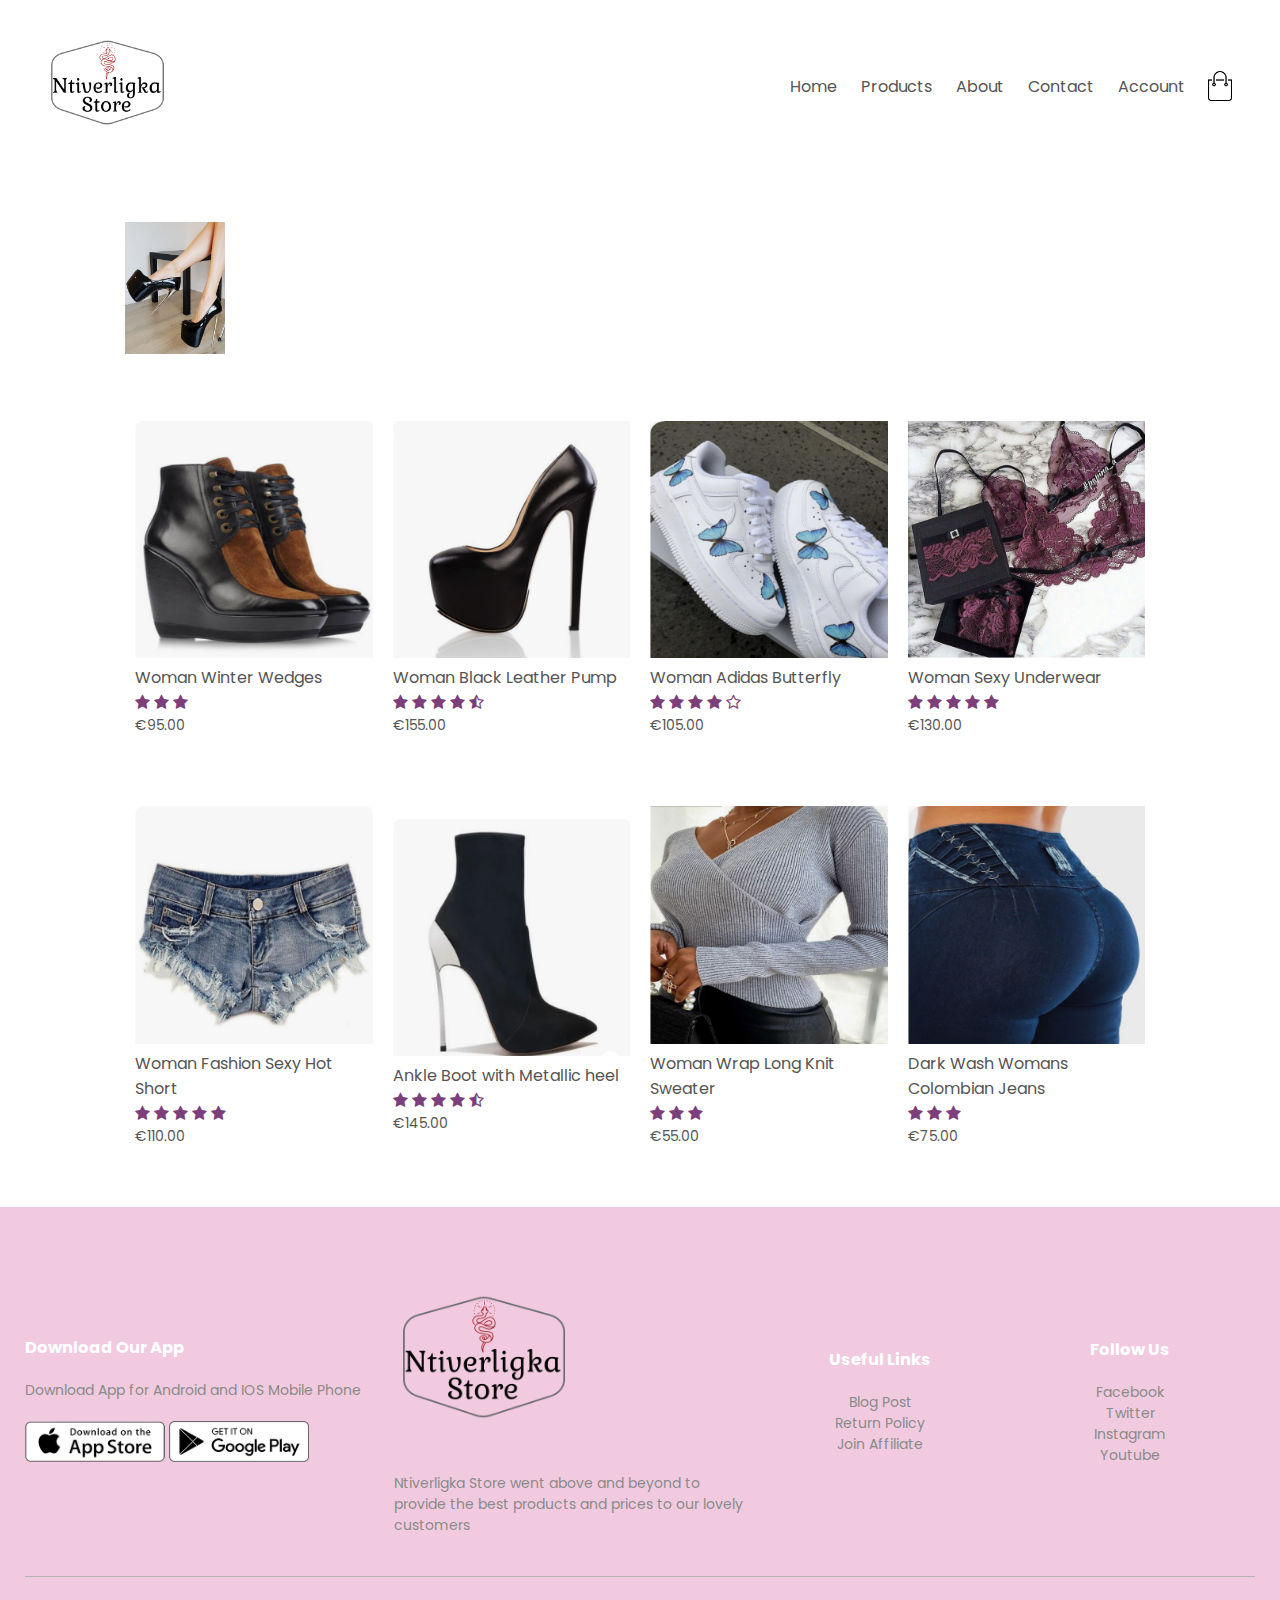
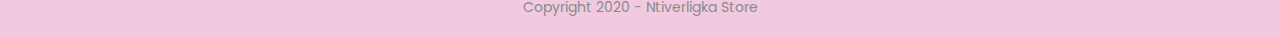
==== product-details.html @ 5fee409e "wip-new-page" ====
<!DOCTYPE html>
<html lang="en">
  <head>
    <meta charset="UTF-8" />
    <meta name="viewport" content="width=device-width, initial-scale=1.0" />
    <title>All Products - Ntiverligka Store</title>
    <link rel="stylesheet" href="style.css" />
    <link rel="preconnect" href="https://fonts.gstatic.com" />
    <link
      href="https://fonts.googleapis.com/css2?family=Poppins:wght@300;400;500;600;700&display=swap"
      rel="stylesheet"
    />
    <link
      rel="stylesheet"
      href="https://stackpath.bootstrapcdn.com/font-awesome/4.7.0/css/font-awesome.min.css"
    />
  </head>

  <body>
    <div class="container">
      <div class="navbar">
        <div class="logo">
          <img src="images/logo1.png" width="125px" />
        </div>
        <nav>
          <ul id="MenuItems">
            <li><a href="">Home</a></li>
            <li><a href="">Products</a></li>
            <li><a href="">About</a></li>
            <li><a href="">Contact</a></li>
            <li><a href="">Account</a></li>
          </ul>
        </nav>
        <img src="images/cart.png" width="30px" height="30px" />
        <img
          src="images/menu.png"
          class="menu-icon"
          class="menu-icon"
          onclick="menutoggle()"
        />
      </div>
    </div>
    <!--------------single product details----------->

    <div class="small-container">
        <div class="row">
            <div class="col-2">
                <img src="images/Black Leather Platforms.png" width="100">
            </div>
            <div class="col-2"></div>
        </div>
    </div>


    <div class="small-container">
      <div class="row">
        <div class="col-4">
          <img src="images/Winter Wedges.png" />
          <h4>Woman Winter Wedges</h4>
          <div class="rating">
            <i class="fa fa-star"></i>
            <i class="fa fa-star"></i>
            <i class="fa fa-star"></i>
          </div>
          <p>€95.00</p>
        </div>
        <div class="col-4">
          <img src="images/Sky-High 180mm pitch Black Woman Leather pump.png" />
          <h4>Woman Black Leather Pump</h4>
          <div class="rating">
            <i class="fa fa-star"></i>
            <i class="fa fa-star"></i>
            <i class="fa fa-star"></i>
            <i class="fa fa-star"></i>
            <i class="fa fa-star-half-o"></i>
          </div>
          <p>€155.00</p>
        </div>
        <div class="col-4">
          <img src="images/Butterfly Adidas Woman Shoes.png" />
          <h4>Woman Adidas Butterfly</h4>
          <div class="rating">
            <i class="fa fa-star"></i>
            <i class="fa fa-star"></i>
            <i class="fa fa-star"></i>
            <i class="fa fa-star"></i>
            <i class="fa fa-star-o"></i>
          </div>
          <p>€105.00</p>
        </div>
        <div class="col-4">
          <img src="images/original.jpg" />
          <h4>Woman Sexy Underwear</h4>
          <div class="rating">
            <i class="fa fa-star"></i>
            <i class="fa fa-star"></i>
            <i class="fa fa-star"></i>
            <i class="fa fa-star"></i>
            <i class="fa fa-star"></i>
          </div>
          <p>€130.00</p>
        </div>
        <div class="col-4">
          <img src="images/Fashion Sexy Jean Woman Super Mini Hot Short.png" />
          <h4>Woman Fashion Sexy Hot Short</h4>
          <div class="rating">
            <i class="fa fa-star"></i>
            <i class="fa fa-star"></i>
            <i class="fa fa-star"></i>
            <i class="fa fa-star"></i>
            <i class="fa fa-star"></i>
          </div>
          <p>€110.00</p>
        </div>
        <div class="col-4">
          <img src="images/category-7.png" />
          <h4>Ankle Boot with Metallic heel</h4>
          <div class="rating">
            <i class="fa fa-star"></i>
            <i class="fa fa-star"></i>
            <i class="fa fa-star"></i>
            <i class="fa fa-star"></i>
            <i class="fa fa-star-half-o"></i>
          </div>
          <p>€145.00</p>
        </div>
        <div class="col-4">
          <img src="images/Solid Wrap Long Sleeve Knit Sweater.png" />
          <h4>Woman Wrap Long Knit Sweater</h4>
          <div class="rating">
            <i class="fa fa-star"></i>
            <i class="fa fa-star"></i>
            <i class="fa fa-star"></i>
          </div>
          <p>€55.00</p>
        </div>
        <div class="col-4">
          <img src="images/Dark Wash Womans Jean.png" />
          <h4>Dark Wash Womans Colombian Jeans</h4>
          <div class="rating">
            <i class="fa fa-star"></i>
            <i class="fa fa-star"></i>
            <i class="fa fa-star"></i>
          </div>
          <p>€75.00</p>
        </div>
      </div>
    </div>

    <!--------------footer----------------------->
    <div class="footer">
      <div class="container">
        <div class="row">
          <div class="footer-col-1">
            <h3>Download Our App</h3>
            <p>Download App for Android and IOS Mobile Phone</p>
            <div class="app-logo">
              <img src="images/app-store.png" />
              <img src="images/play-store.png" />
            </div>
          </div>
          <div class="footer-col-2">
            <img src="images/logo1.png" />
            <p>
              Ntiverligka Store went above and beyond to provide the best
              products and prices to our lovely customers
            </p>
          </div>
          <div class="footer-col-3">
            <h3>Useful Links</h3>
            <ul>
              <li>Blog Post</li>
              <li>Return Policy</li>
              <li>Join Affiliate</li>
            </ul>
          </div>
          <div class="footer-col-4">
            <h3>Follow Us</h3>
            <ul>
              <li>Facebook</li>
              <li>Twitter</li>
              <li>Instagram</li>
              <li>Youtube</li>
            </ul>
          </div>
        </div>
        <hr />
        <p class="copyright">Copyright 2020 - Ntiverligka Store</p>
      </div>
    </div>

    <!--------------toggle Menu Hamburger Bar------------------------->
    <script>
      var MenuItems = document.getElementById("MenuItems");

      MenuItems.style.maxHeight = "0px";

      function menutoggle() {
        if (MenuItems.style.maxHeight == "0px") {
          MenuItems.style.maxHeight = "200px";
        } else {
          MenuItems.style.maxHeight = "0px";
        }
      }
    </script>
  </body>
</html>
---- style.css ----
* {
  margin: 0;
  padding: 0;
  box-sizing: border-box;
}
body {
  font-family: "Poppins", sans-serif;
}
.navbar {
  display: flex;
  align-items: center;
  padding: 20px;
}
nav {
  flex: 1;
  text-align: right;
}
nav ul {
  display: inline-block;
  list-style-type: none;
}
nav ul li {
  display: inline-block;
  margin-right: 20px;
}
a {
  text-decoration: none;
  color: #555;
}
p {
  color: #555;
}
.container {
  max-width: 1300px;
  margin: auto;
  padding-left: 25px;
  padding-right: 25px;
}
.row {
  display: flex;
  align-items: center;
  flex-wrap: wrap;
  justify-content: space-around;
}
.col-2 {
  flex-basis: 50%;
  min-width: 300px;
}
.col-2 img {
  max-width: 100%;
  padding: 50px 0;
}
.col-2 h1 {
  font-size: 50px;
  line-height: 60px;
  margin: 25px 0;
}
.btn {
  display: inline-block;
  background: #8d86b3;
  color: #fff;
  padding: 8px 30px;
  margin: 30px 0;
  border-radius: 30px;
  transition: background 0.5s;
}
.btn:hover {
  background: #99b2d4;
}
.header {
  background: radial-gradient(#fff, #ffd6d6);
}
.header .row {
  margin-top: 70px;
}
.categories {
  margin: 70px 0;
}
.col-3 {
  flex: 30%;
  min-width: 250px;
  margin-bottom: 30px;
}
.col-3 img {
  width: 100%;
}
.small-container {
  max-width: 1080px;
  margin: auto;
  padding-left: 25px;
  padding-right: 25px;
}
.col-4 {
  flex-basis: 25%;
  padding: 10px;
  min-width: 200px;
  margin-bottom: 50px;
  transition: transform 0.5s;
}
.col-4 img {
  width: 100%;
}
.title {
  text-align: center;
  margin: 0 auto 80px;
  position: relative;
  line-height: 60px;
  color: #555;
}
.title::after {
  content: "";
  background: #c66f9f;
  width: 80px;
  height: 5px;
  border-radius: 5px;
  position: absolute;
  bottom: 0;
  left: 50%;
  transform: translateX(-50%);
}
h4 {
  color: #555;
  font-weight: normal;
}
.col-4 p {
  font-size: 14px;
}
.rating .fa {
  color: #7d3f7b;
}
.col-4:hover {
  transform: translate(-5px);
}
/*-----------offer------*/
.offer {
  background: radial-gradient(#fff, #ffd6d6);
  margin-top: 80px;
  padding: 30px 0;
}
.col-2 .offer-img {
  padding: 50px;
}
small {
  color: #555;
}

/*----------testimonial------------*/
.testimonial {
  padding-top: 100px;
}

.testimonial .col-3 {
  text-align: center;
  padding: 40px 20px;
  box-shadow: 0 0 20px 0px rgba(0, 0, 0, 0.1);
  cursor: pointer;
  transition: transform 0.5s;
}
.testimonial .col-3 img {
  width: 50px;
  margin-top: 20px;
  border-radius: 50%;
}
.testimonial .col-3:hover {
  transform: translateY(-10px);
}
.fa.fa-quote-left {
  font-size: 34px;
  color: #b990b8;
}
.col-3 p {
  font-size: 12px;
  margin: 12px 0;
  color: #777;
}
.testimonial .col-3 h3 {
  font-weight: 600;
  color: #555;
  font-size: 16px;
}

/*-----------brands------------------*/
.brands {
  margin: 100px auto;
}
.col-5 {
  width: 160px;
}
.col-5 img {
  width: 100%;
  cursor: pointer;
  filter: grayscale(100%);
}
.col-5 img:hover {
  filter: grayscale(0);
}

/*-------------footer-------------------*/
.footer {
  background: #f1cadf;
  color: #8a8a8a;
  font-size: 14px;
  padding: 60px 0 20px;
}
.footer p {
  color: #8a8a8a;
}
.footer h3 {
  color: #fff;
  margin-bottom: 20px;
}
.footer-col-1,
.footer-col-2,
.footer-col-3,
.footer-col-4 {
  min-width: 250px;
  margin-bottom: 20px;
}
.footer-col-1 {
  flex-basis: 30%;
}
.footer-col-2 {
  flex: 1;
}
.footer-col-2 img {
  width: 180px;
  margin-bottom: 20px;
}
.footer-col-3,
.footer-col-4 {
  flex-basis: 12%;
  text-align: center;
}
ul {
  list-style-type: none;
}
.app-logo {
  margin-top: 20px;
}
.app-logo img {
  width: 140px;
}
.footer hr {
  border: none;
  background: #b5b5b5;
  height: 1px;
  margin: 20px 0;
}
.copyright{
    text-align:center;
}
.menu-icon{
    width:28px;
    margin-left:20px;
    display:none;
}

/*----------Media queries-------*/

@media only screen and (max-width:800px){
  nav ul{
    position:absolute;
    top:128px;
    left:0;
    background:rgb(180, 171, 171);
    width:100%;
    overflow:hidden;
    transition:max-height 0.5s;

  }
  nav ul li{
    display:block;
    margin-right:50px;
    margin-top:10px;
    margin-bottom:10px;
  }
  nav ul li a{
    color:#fff;
  }
  .menu-icon{
    display:block;
    cursor:pointer;
  }
}

/*----------------All products page-----------------------*/

.row-2{
  justify-content: space-between;
  margin: 100px auto 50px;
}
select{
  border: 1px solid #c66f9f;
  padding:5px;
}
select:focus{
  outline:none;
}

.page-btn{
  margin:0 auto 80px;
}
.page-btn span{
  display:inline-block;
  border:1px solid #e77bd0;
  margin-left: 10px;
  width:40px;
  height:40px;
  text-align:center;
  line-height:40px;
  cursor:pointer;
}
.page-btn span:hover{
  background:#e77bd0;
  color: #fff;
}
/*----------Media queries Mobile devices-------*/

@media only screen and(max-width:600px){
  .row{
    text-align: center;
  }
  .col-2, .col-3, .col-4{
    flex-basis:100%;
  }
}
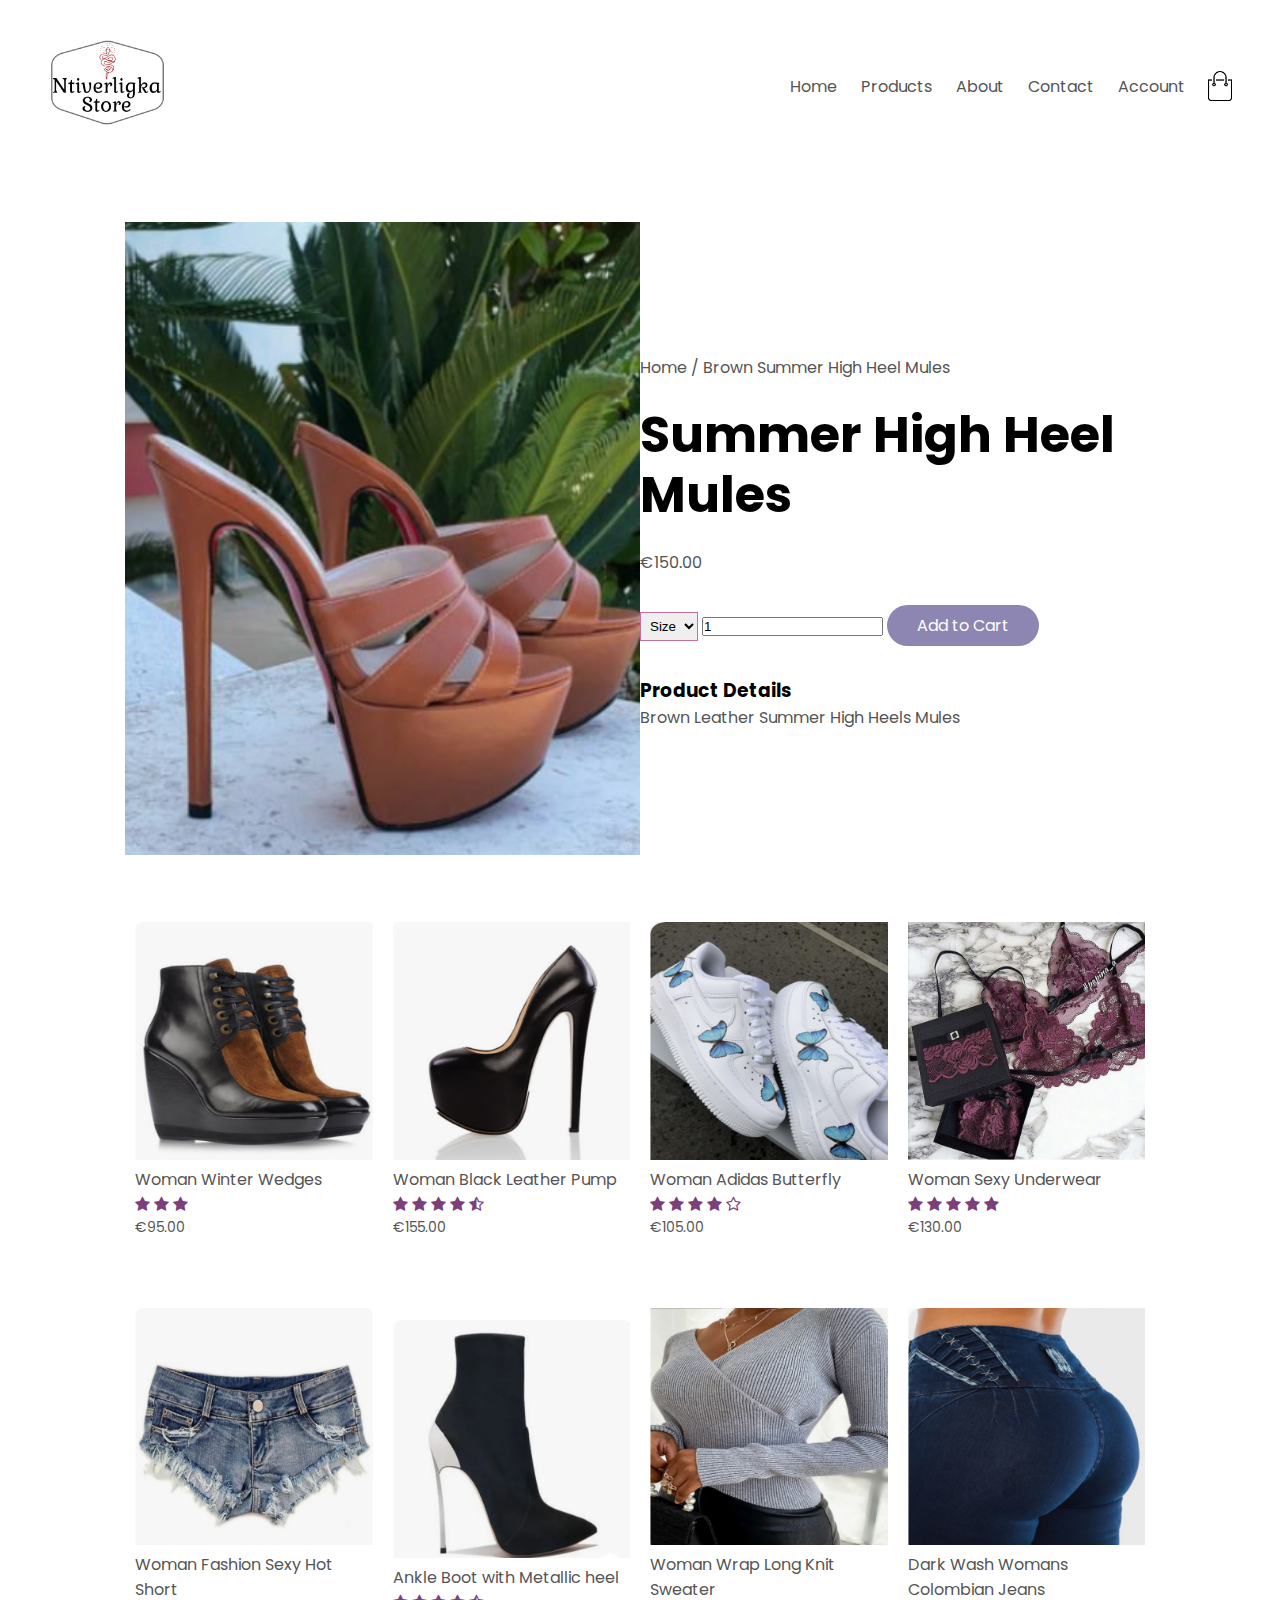
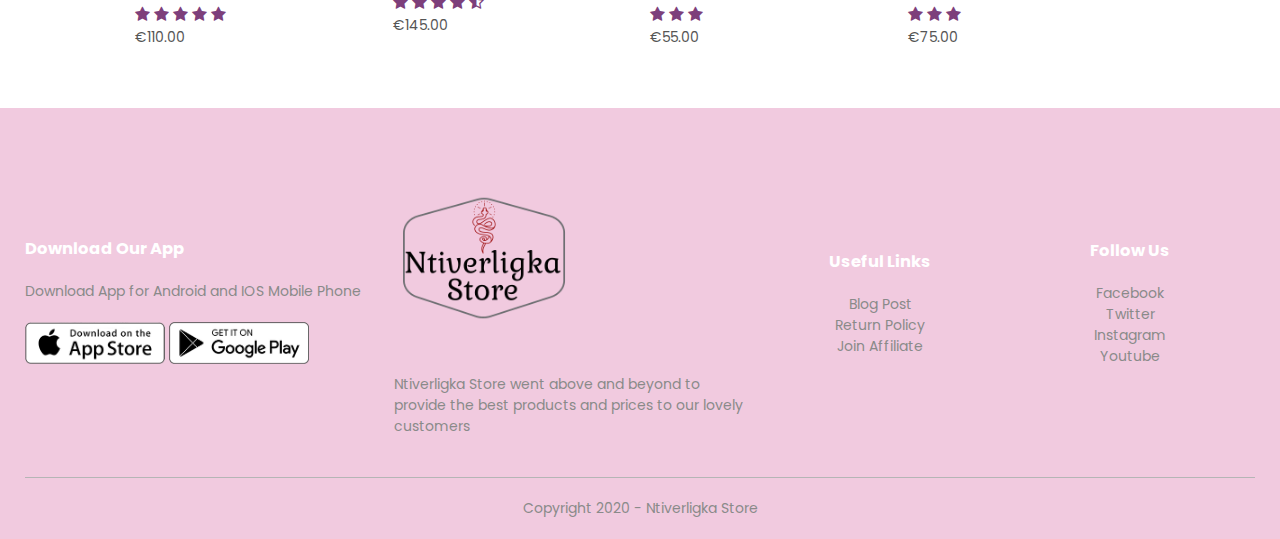
==== commit 2bfddaf6: "wip-single-product-css" ====
--- a/product-details.html
+++ b/product-details.html
@@ -45,9 +45,25 @@
     <div class="small-container">
         <div class="row">
             <div class="col-2">
-                <img src="images/Black Leather Platforms.png" width="100">
+                <img src="images/Summer High Heel Platforms.png" width="100%">
             </div>
-            <div class="col-2"></div>
+            <div class="col-2">
+                <p>Home / Brown Summer High Heel Mules</p>
+                <h1>Summer High Heel Mules</h1>
+                <h4>€150.00</h4>
+                <select>
+                    <option>Size</option>
+                    <option>37</option>
+                    <option>38</option>
+                    <option>39</option>
+                    <option>40</option>
+                </select>
+                <input type="number" value="1">
+                <a href="" class="btn">Add to Cart</a>
+
+                <h3>Product Details</h3>
+                <p>Brown Leather Summer High Heels Mules</p>
+            </div>
         </div>
     </div>
 
--- a/style.css
+++ b/style.css
@@ -314,6 +314,37 @@
   background:#e77bd0;
   color: #fff;
 }
+
+/*----Single product details----*/
+.single-product{
+  margin-top:80px;
+}
+.single-product .col-2 img{
+  padding:0;
+}
+.single-product .col-2{
+  padding:20px;
+}
+.single-product h4{
+  margin:20px 0;
+  font-size: 22px;
+  font-weight:bold;
+}
+.single-product select{
+  display:block;
+  padding:10px;
+  margin-top:20px;
+}
+.single-product input{
+  width:50px;
+  height:40px;
+  padding-left:10px;
+  font-size:20px;
+  margin-right:10px;
+  border: 1px solid #c374d7;
+}
+
+
 /*----------Media queries Mobile devices-------*/
 
 @media only screen and(max-width:600px){
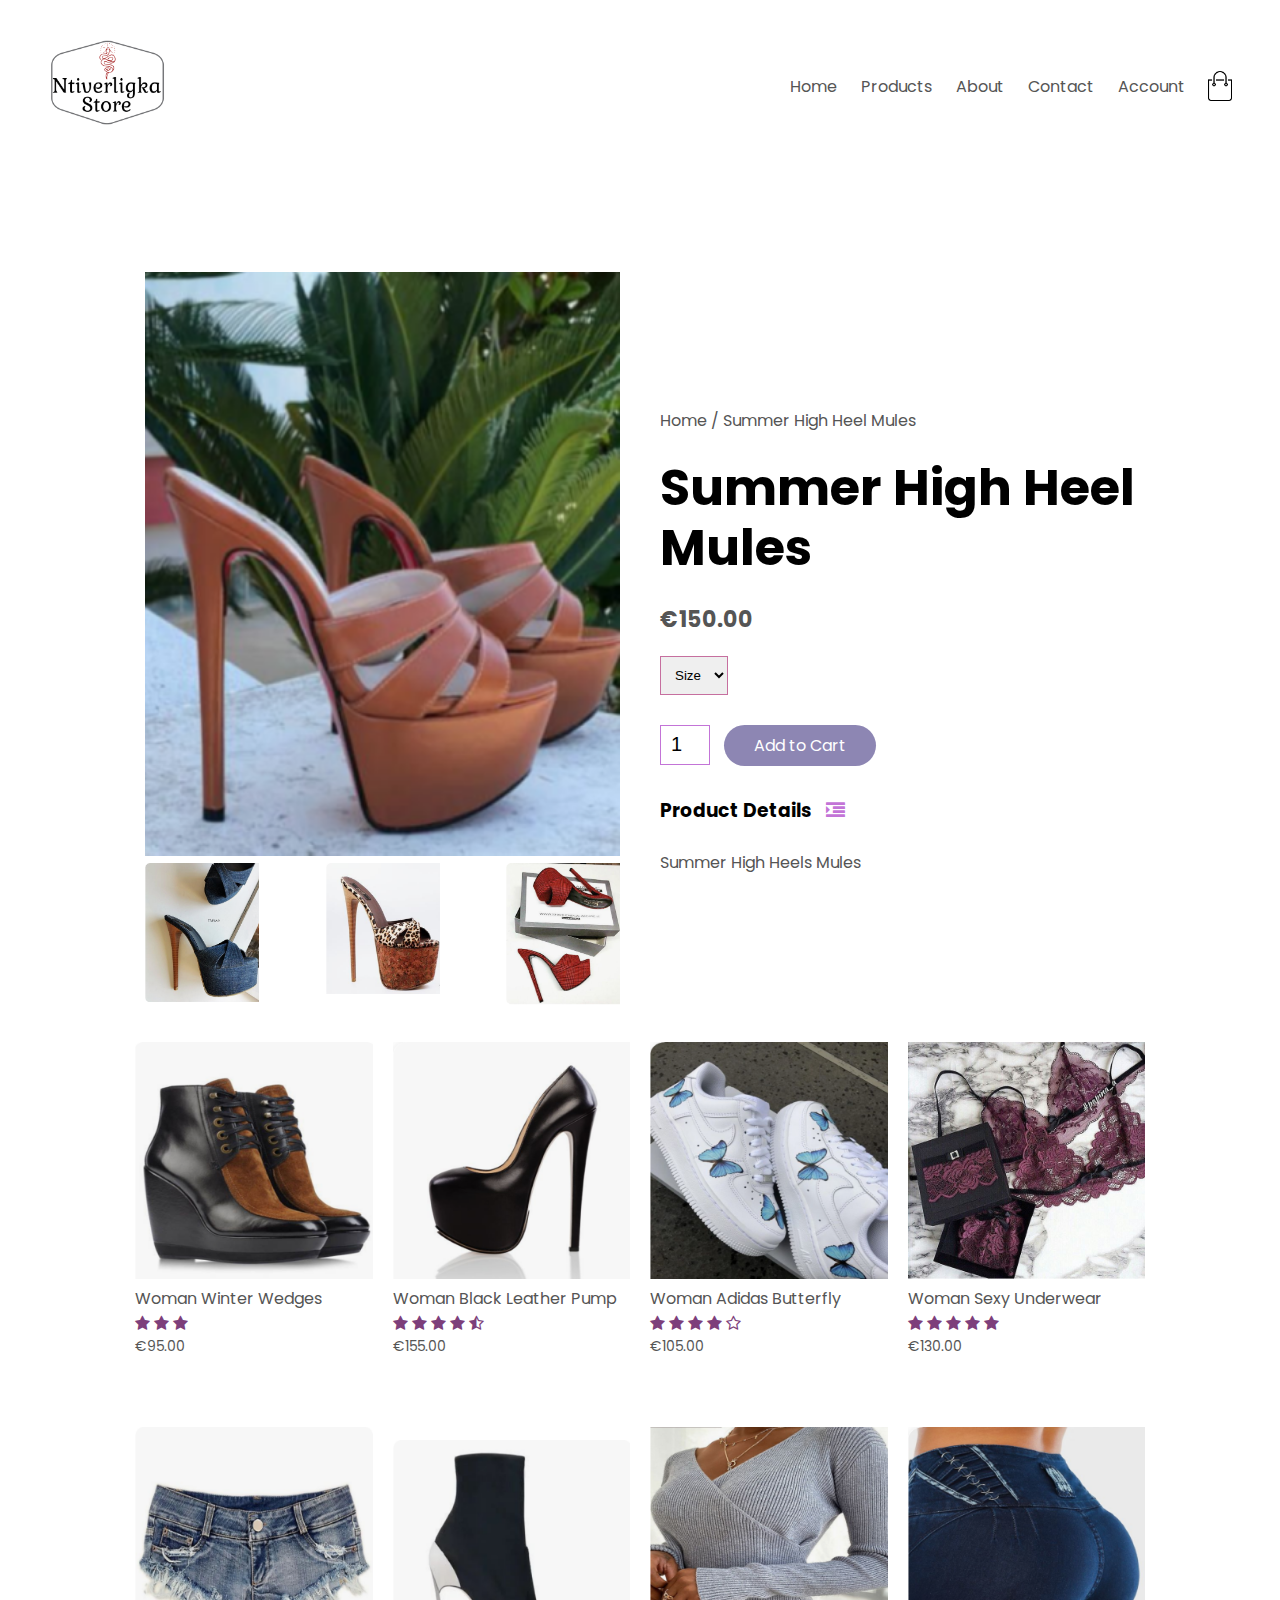
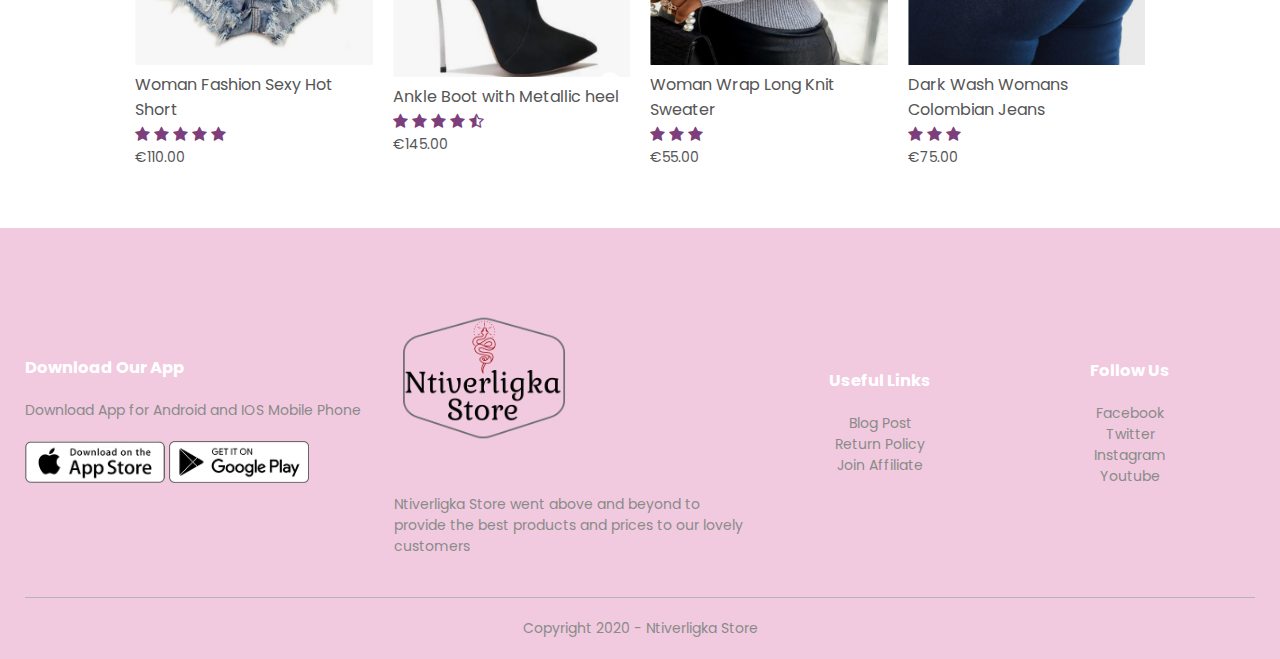
==== commit 893fa570: "wip-js-product" ====
--- a/product-details.html
+++ b/product-details.html
@@ -42,13 +42,25 @@
     </div>
     <!--------------single product details----------->
 
-    <div class="small-container">
+    <div class="small-container single-product">
         <div class="row">
             <div class="col-2">
-                <img src="images/Summer High Heel Platforms.png" width="100%">
+                <img src="images/Summer High Heel Platforms1.png" width="100%" id="ProductImg">
+
+                <div class="small-img-row">
+                    <div class="small-img-col">
+                        <img src="images/Jean Denim Platform Mules.png" width="100%" class="small-img">
+                    </div>
+                    <div class="small-img-col">
+                        <img src="images/Leopard High Heel Mules.png" width="100%"class="small-img">
+                    </div>
+                    <div class="small-img-col">
+                        <img src="images/High Heel Platform.png" width="100%"class="small-img">
+                    </div>
+                </div>
             </div>
             <div class="col-2">
-                <p>Home / Brown Summer High Heel Mules</p>
+                <p>Home / Summer High Heel Mules</p>
                 <h1>Summer High Heel Mules</h1>
                 <h4>€150.00</h4>
                 <select>
@@ -61,8 +73,9 @@
                 <input type="number" value="1">
                 <a href="" class="btn">Add to Cart</a>
 
-                <h3>Product Details</h3>
-                <p>Brown Leather Summer High Heels Mules</p>
+                <h3>Product Details <i class="fa fa-indent"></i></h3>
+                <br>
+                <p>Summer High Heels Mules</p>
             </div>
         </div>
     </div>
@@ -219,5 +232,22 @@
         }
       }
     </script>
+
+    <!--------javascript for product gallery-------------->
+    <script>
+        var ProductImg = document.getElementById("ProductImg");
+        var SmallImg = document.getElementByClassName("small-img");
+
+        SmallImg[0].onclick = function(){
+            ProductImg.src = SmallImg[0].src;
+        }
+        SmallImg[0].onclick = function(){
+            ProductImg.src = SmallImg[1].src;
+        }
+        SmallImg[0].onclick = function(){
+            ProductImg.src = SmallImg[2].src;
+        }
+
+    </script>
   </body>
 </html>
--- a/style.css
+++ b/style.css
@@ -316,11 +316,12 @@
 }
 
 /*----Single product details----*/
+
 .single-product{
   margin-top:80px;
 }
 .single-product .col-2 img{
-  padding:0;
+  padding:0px;
 }
 .single-product .col-2{
   padding:20px;
@@ -343,8 +344,21 @@
   margin-right:10px;
   border: 1px solid #c374d7;
 }
-
-
+input:focus{
+  outline:none;
+}
+.single-product .fa{
+  color:#c374d7;
+  margin-left: 10px;
+}
+.small-img-row{
+  display:flex;
+  justify-content: space-between;
+}
+.small-img-col{
+  flex-basis:24%;
+  cursor:pointer;
+}
 /*----------Media queries Mobile devices-------*/
 
 @media only screen and(max-width:600px){
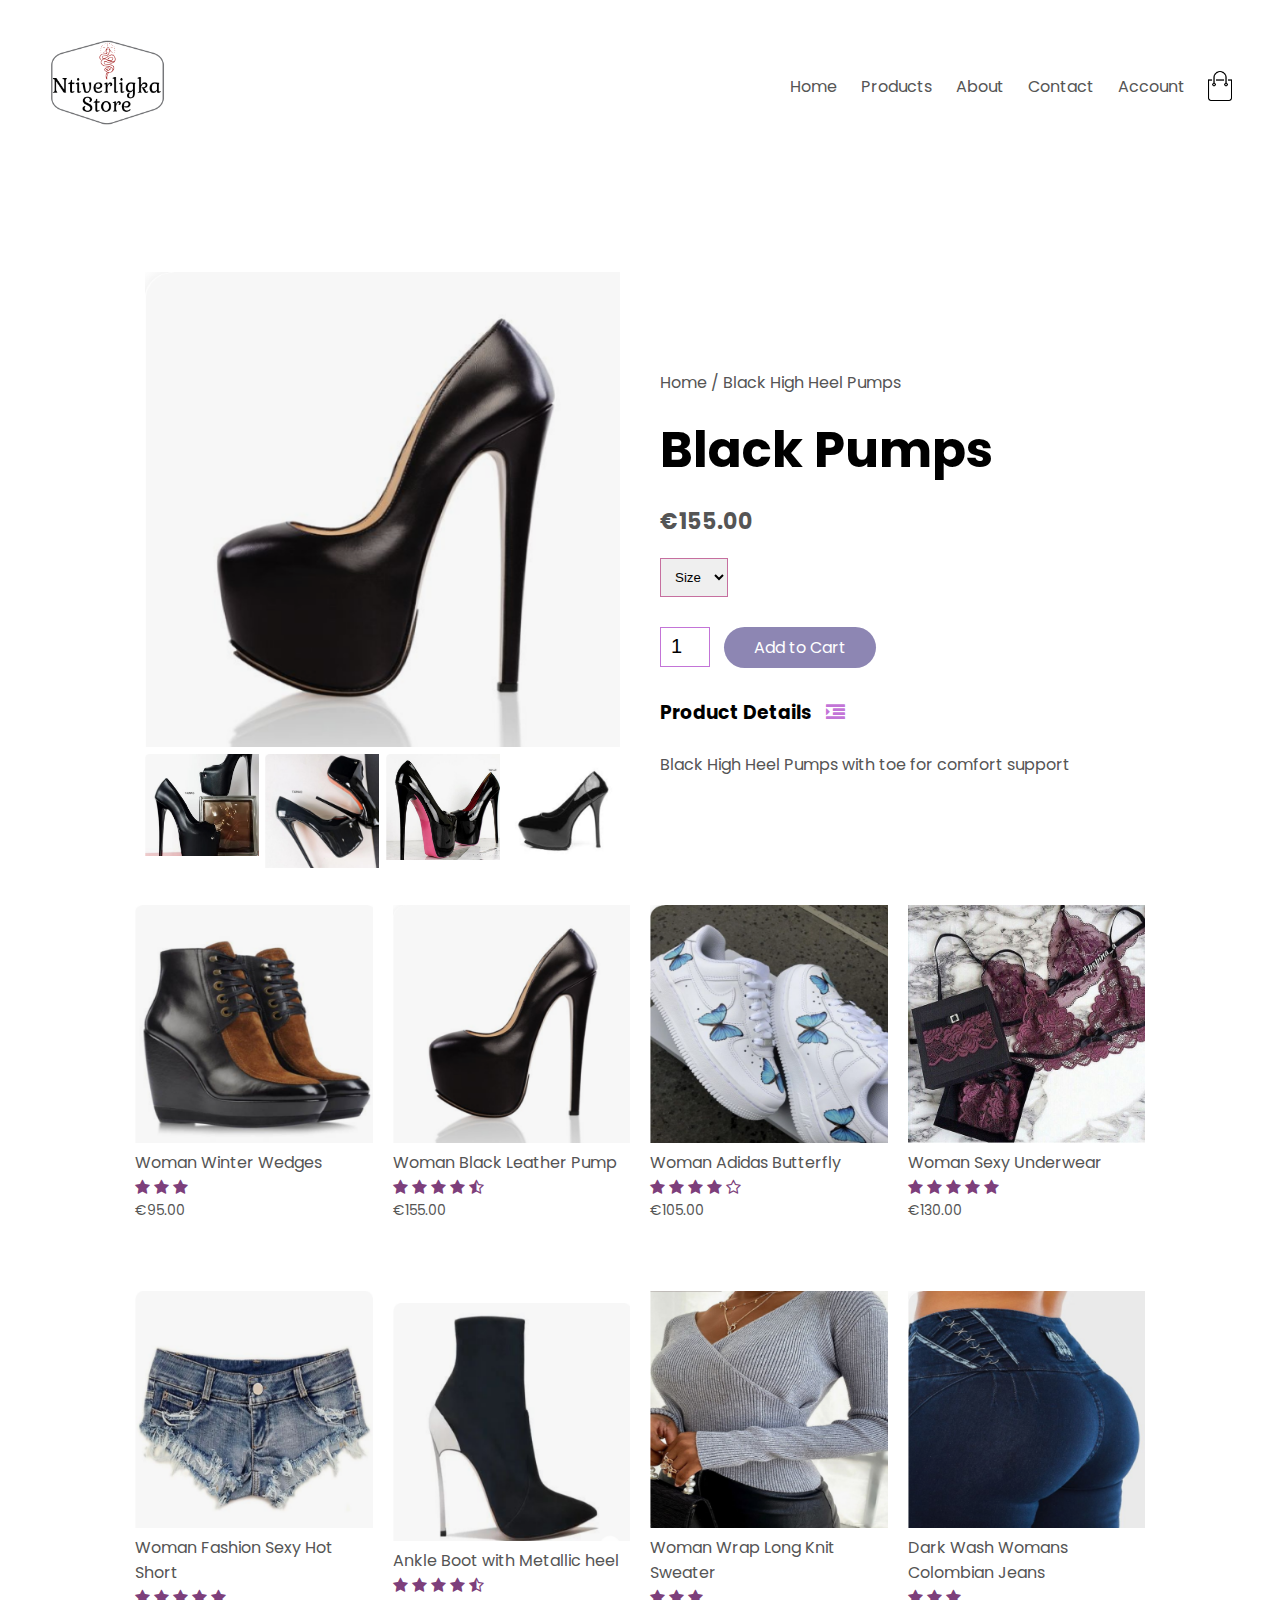
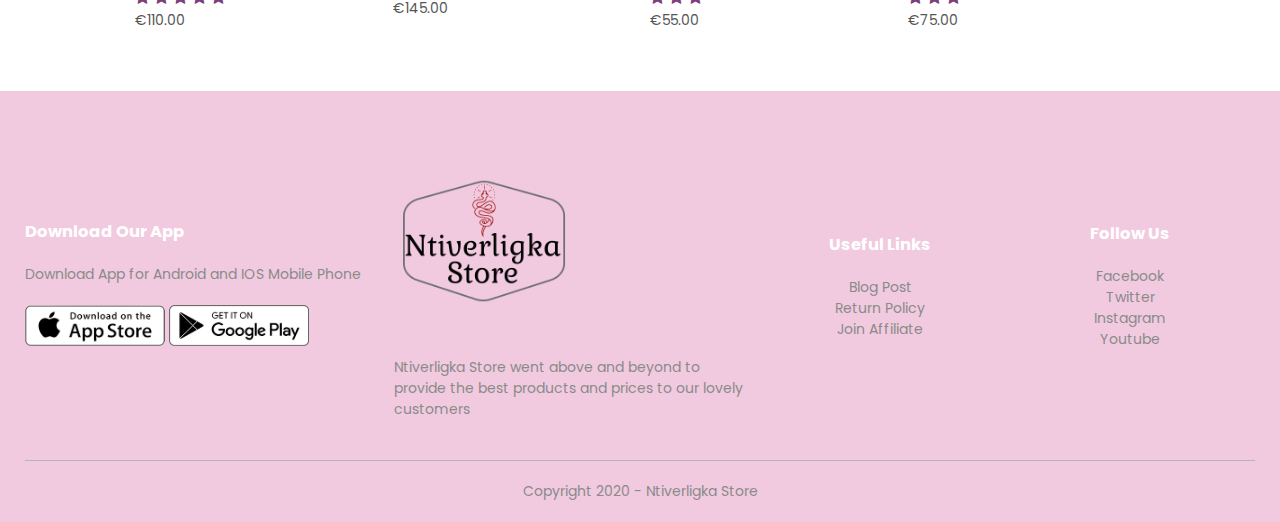
==== commit b3942dea: "wip" ====
--- a/product-details.html
+++ b/product-details.html
@@ -43,43 +43,64 @@
     <!--------------single product details----------->
 
     <div class="small-container single-product">
-        <div class="row">
-            <div class="col-2">
-                <img src="images/Summer High Heel Platforms1.png" width="100%" id="ProductImg">
-
-                <div class="small-img-row">
-                    <div class="small-img-col">
-                        <img src="images/Jean Denim Platform Mules.png" width="100%" class="small-img">
-                    </div>
-                    <div class="small-img-col">
-                        <img src="images/Leopard High Heel Mules.png" width="100%"class="small-img">
-                    </div>
-                    <div class="small-img-col">
-                        <img src="images/High Heel Platform.png" width="100%"class="small-img">
-                    </div>
-                </div>
-            </div>
-            <div class="col-2">
-                <p>Home / Summer High Heel Mules</p>
-                <h1>Summer High Heel Mules</h1>
-                <h4>€150.00</h4>
-                <select>
-                    <option>Size</option>
-                    <option>37</option>
-                    <option>38</option>
-                    <option>39</option>
-                    <option>40</option>
-                </select>
-                <input type="number" value="1">
-                <a href="" class="btn">Add to Cart</a>
-
-                <h3>Product Details <i class="fa fa-indent"></i></h3>
-                <br>
-                <p>Summer High Heels Mules</p>
-            </div>
-        </div>
-    </div>
-
+      <div class="row">
+        <div class="col-2">
+          <img
+            src="images/Sky-High 180mm pitch Black Woman Leather pump.png"
+            width="100%"
+            id="ProductImg"
+          />
+
+          <div class="small-img-row">
+            <div class="small-img-col">
+              <img
+                src="images/Black Ankle High Heel Platforms.png"
+                width="100%"
+                class="small-img"
+              />
+            </div>
+            <div class="small-img-col">
+              <img
+                src="images/Black Peepe Toe .png"
+                width="100%"
+                class="small-img"
+              />
+            </div>
+            <div class="small-img-col">
+              <img
+                src="images/Black Shine Platforms.png"
+                width="100%"
+                class="small-img"
+              />
+            </div>
+            <div class="small-img-col">
+              <img src="images/images.jpg" 
+              width="100%" 
+              class="small-img" 
+              />
+            </div>
+          </div>
+        </div>
+        <div class="col-2">
+          <p>Home / Black High Heel Pumps</p>
+          <h1>Black Pumps</h1>
+          <h4>€155.00</h4>
+          <select>
+            <option>Size</option>
+            <option>37</option>
+            <option>38</option>
+            <option>39</option>
+            <option>40</option>
+          </select>
+          <input type="number" value="1" />
+          <a href="" class="btn">Add to Cart</a>
+
+          <h3>Product Details <i class="fa fa-indent"></i></h3>
+          <br />
+          <p>Black High Heel Pumps with toe for comfort support</p>
+        </div>
+      </div>
+    </div>
 
     <div class="small-container">
       <div class="row">
@@ -235,19 +256,21 @@
 
     <!--------javascript for product gallery-------------->
     <script>
-        var ProductImg = document.getElementById("ProductImg");
-        var SmallImg = document.getElementByClassName("small-img");
-
-        SmallImg[0].onclick = function(){
-            ProductImg.src = SmallImg[0].src;
-        }
-        SmallImg[0].onclick = function(){
-            ProductImg.src = SmallImg[1].src;
-        }
-        SmallImg[0].onclick = function(){
-            ProductImg.src = SmallImg[2].src;
-        }
-
+      var ProductImg = document.getElementById("ProductImg");
+      var SmallImg = document.getElementByClassName("small-img");
+
+      SmallImg[0].onclick = function () {
+        ProductImg.src = SmallImg[0].src;
+      };
+      SmallImg[1].onclick = function () {
+        ProductImg.src = SmallImg[1].src;
+      };
+      SmallImg[2].onclick = function () {
+        ProductImg.src = SmallImg[2].src;
+      };
+      SmallImg[3].onclick = function () {
+        ProductImg.src = SmallImg[3].src;
+      };
     </script>
   </body>
 </html>
--- a/style.css
+++ b/style.css
@@ -359,6 +359,9 @@
   flex-basis:24%;
   cursor:pointer;
 }
+
+
+
 /*----------Media queries Mobile devices-------*/
 
 @media only screen and(max-width:600px){
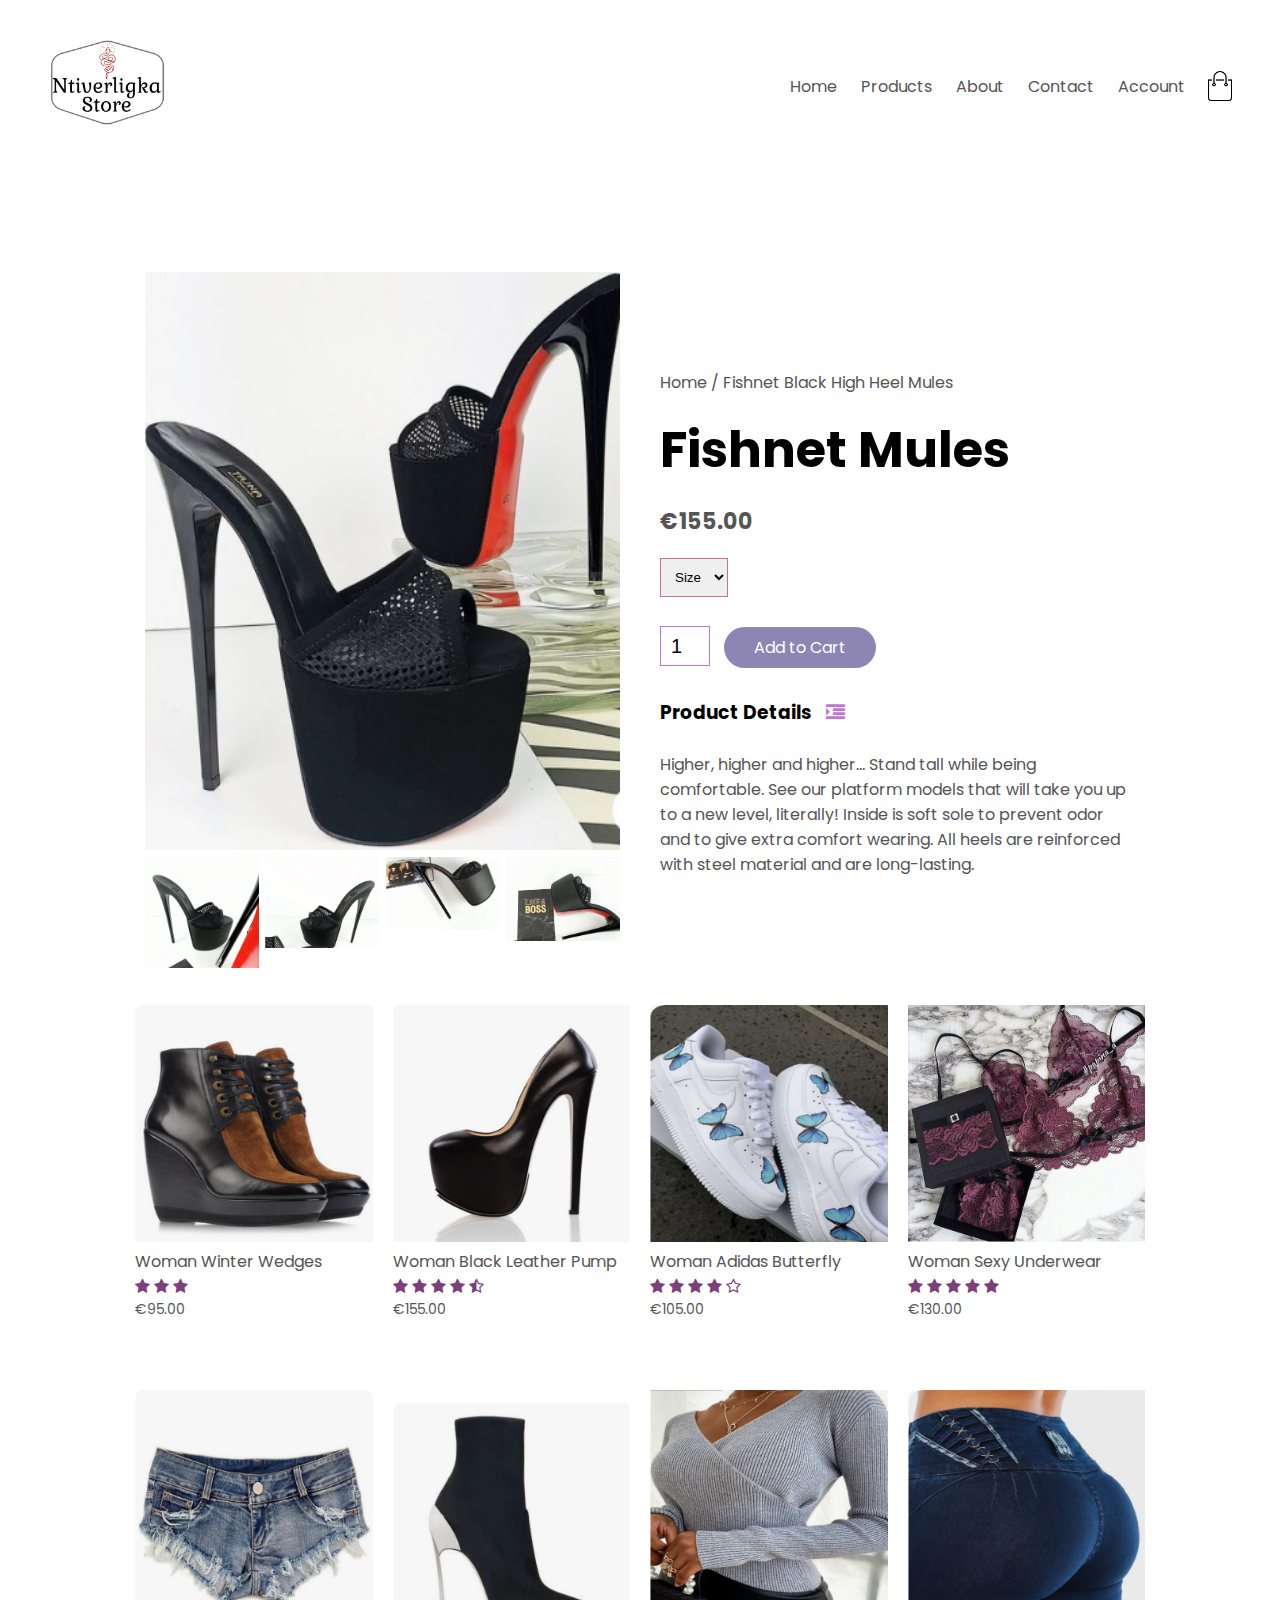
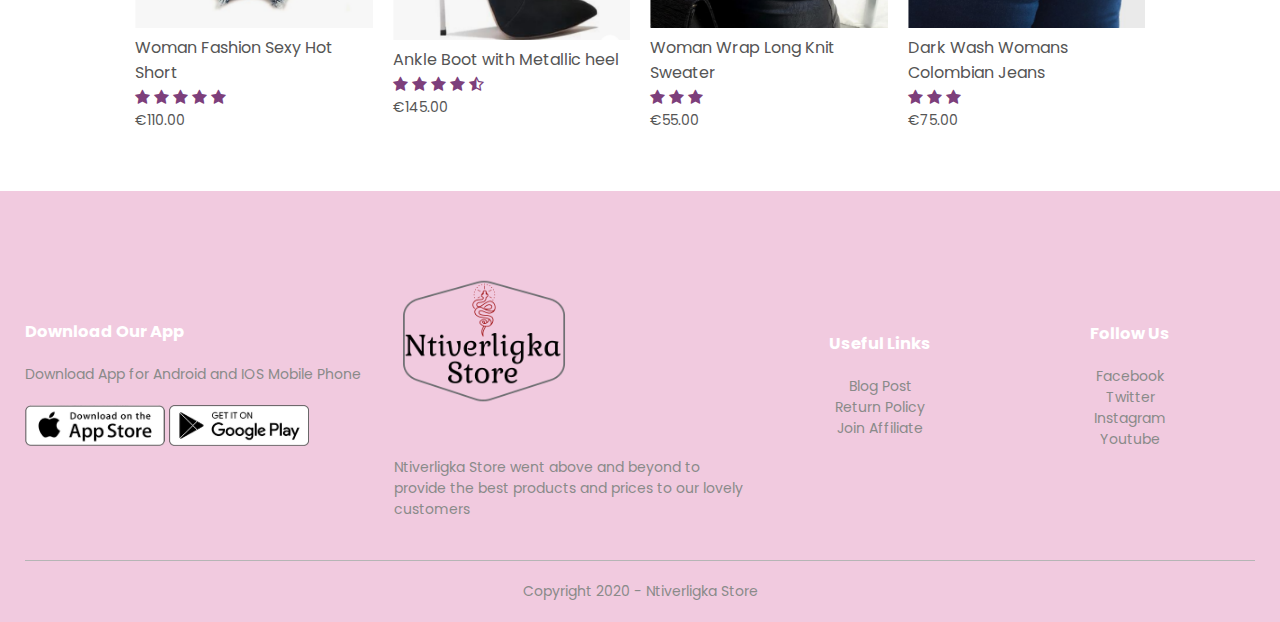
==== commit 27273a65: "wip-images" ====
--- a/product-details.html
+++ b/product-details.html
@@ -46,7 +46,7 @@
       <div class="row">
         <div class="col-2">
           <img
-            src="images/Sky-High 180mm pitch Black Woman Leather pump.png"
+            src="images/Black Suede Fishnet High Heel Mules.png"
             width="100%"
             id="ProductImg"
           />
@@ -54,27 +54,28 @@
           <div class="small-img-row">
             <div class="small-img-col">
               <img
-                src="images/Black Ankle High Heel Platforms.png"
+                src="images/Screenshot_2020-11-24 Platform Heels1.png"
                 width="100%"
                 class="small-img"
               />
             </div>
             <div class="small-img-col">
               <img
-                src="images/Black Peepe Toe .png"
+                src="images/Screenshot_2020-11-24 Platform Heels2.png"
                 width="100%"
                 class="small-img"
               />
             </div>
             <div class="small-img-col">
               <img
-                src="images/Black Shine Platforms.png"
+                src="images/Screenshot_2020-11-24 Platform Heels3.png"
                 width="100%"
                 class="small-img"
               />
             </div>
             <div class="small-img-col">
-              <img src="images/images.jpg" 
+              <img 
+              src="images/Screenshot_2020-11-24 Platform Heels4.png" 
               width="100%" 
               class="small-img" 
               />
@@ -82,8 +83,8 @@
           </div>
         </div>
         <div class="col-2">
-          <p>Home / Black High Heel Pumps</p>
-          <h1>Black Pumps</h1>
+          <p>Home / Fishnet Black High Heel Mules </p>
+          <h1>Fishnet Mules</h1>
           <h4>€155.00</h4>
           <select>
             <option>Size</option>
@@ -97,7 +98,10 @@
 
           <h3>Product Details <i class="fa fa-indent"></i></h3>
           <br />
-          <p>Black High Heel Pumps with toe for comfort support</p>
+          <p>Higher, higher and higher... Stand tall while being comfortable. 
+            See our platform models that will take you up to a new level, literally! 
+            Inside is soft sole  to prevent odor and to give extra comfort wearing.
+            All heels are reinforced with steel material and are long-lasting.</p>
         </div>
       </div>
     </div>
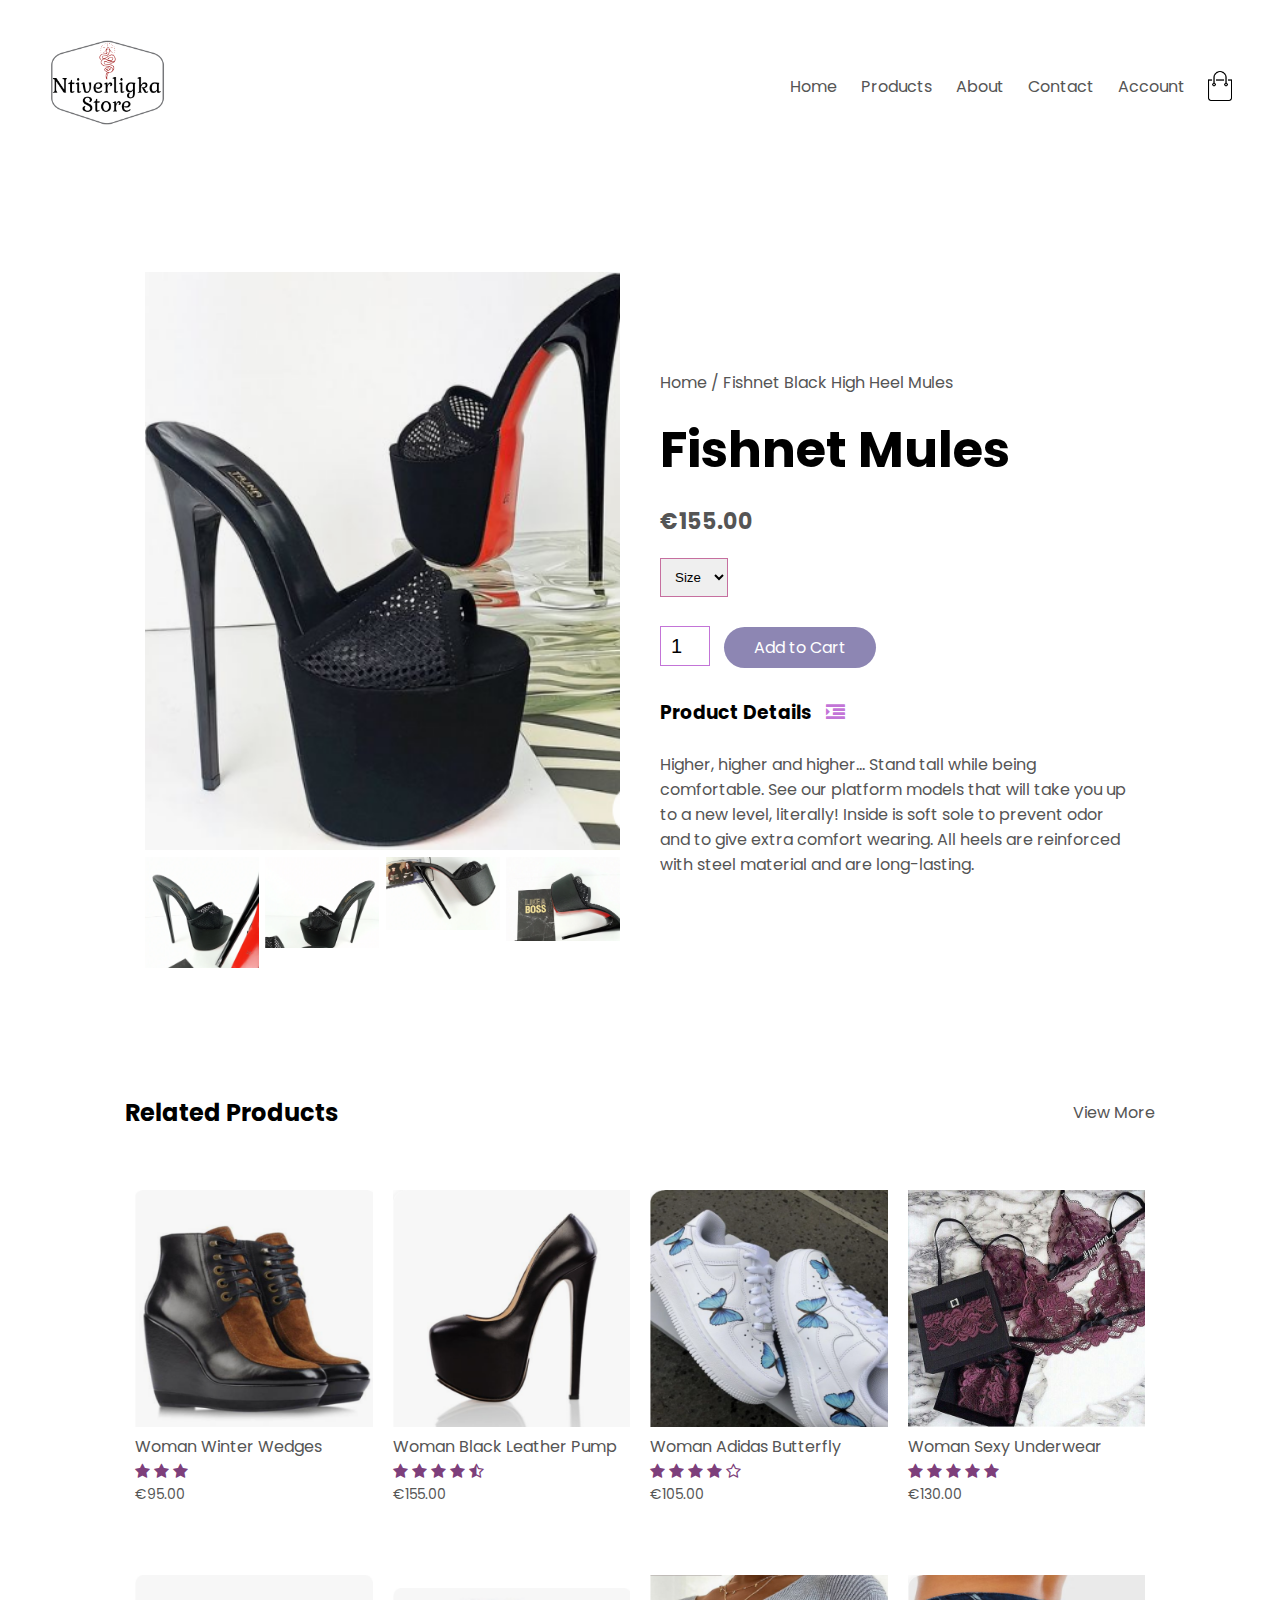
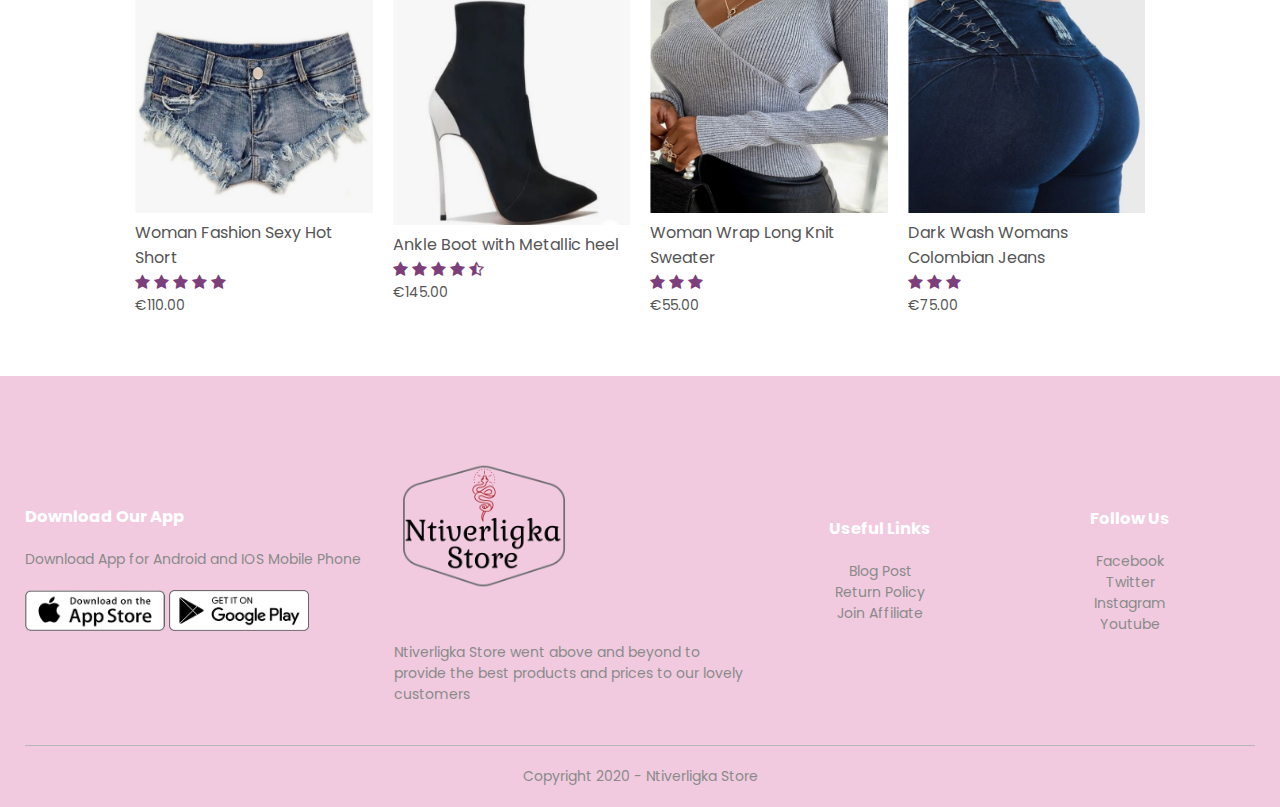
==== commit 11395e87: "wip" ====
--- a/product-details.html
+++ b/product-details.html
@@ -74,16 +74,16 @@
               />
             </div>
             <div class="small-img-col">
-              <img 
-              src="images/Screenshot_2020-11-24 Platform Heels4.png" 
-              width="100%" 
-              class="small-img" 
+              <img
+                src="images/Screenshot_2020-11-24 Platform Heels4.png"
+                width="100%"
+                class="small-img"
               />
             </div>
           </div>
         </div>
         <div class="col-2">
-          <p>Home / Fishnet Black High Heel Mules </p>
+          <p>Home / Fishnet Black High Heel Mules</p>
           <h1>Fishnet Mules</h1>
           <h4>€155.00</h4>
           <select>
@@ -98,14 +98,26 @@
 
           <h3>Product Details <i class="fa fa-indent"></i></h3>
           <br />
-          <p>Higher, higher and higher... Stand tall while being comfortable. 
-            See our platform models that will take you up to a new level, literally! 
-            Inside is soft sole  to prevent odor and to give extra comfort wearing.
-            All heels are reinforced with steel material and are long-lasting.</p>
-        </div>
-      </div>
-    </div>
-
+          <p>
+            Higher, higher and higher... Stand tall while being comfortable. See
+            our platform models that will take you up to a new level, literally!
+            Inside is soft sole to prevent odor and to give extra comfort
+            wearing. All heels are reinforced with steel material and are
+            long-lasting.
+          </p>
+        </div>
+      </div>
+    </div>
+
+    <!-----------title---------------->
+    <div class="small-container">
+        <div class="row row-2">
+            <h2>Related Products</h2>
+            <p>View More</p>
+        </div>
+    </div>
+
+<!---------------products------------------------------->
     <div class="small-container">
       <div class="row">
         <div class="col-4">
--- a/style.css
+++ b/style.css
@@ -371,5 +371,15 @@
   .col-2, .col-3, .col-4{
     flex-basis:100%;
   }
-}
-
+  .single-product .row{
+    text-align:left;
+  }
+  .single-product .col-2{
+    padding: 20px 0;
+  }
+  .single-product{
+    font-size: 26px;
+    line-height: 32px;
+  }
+}
+
